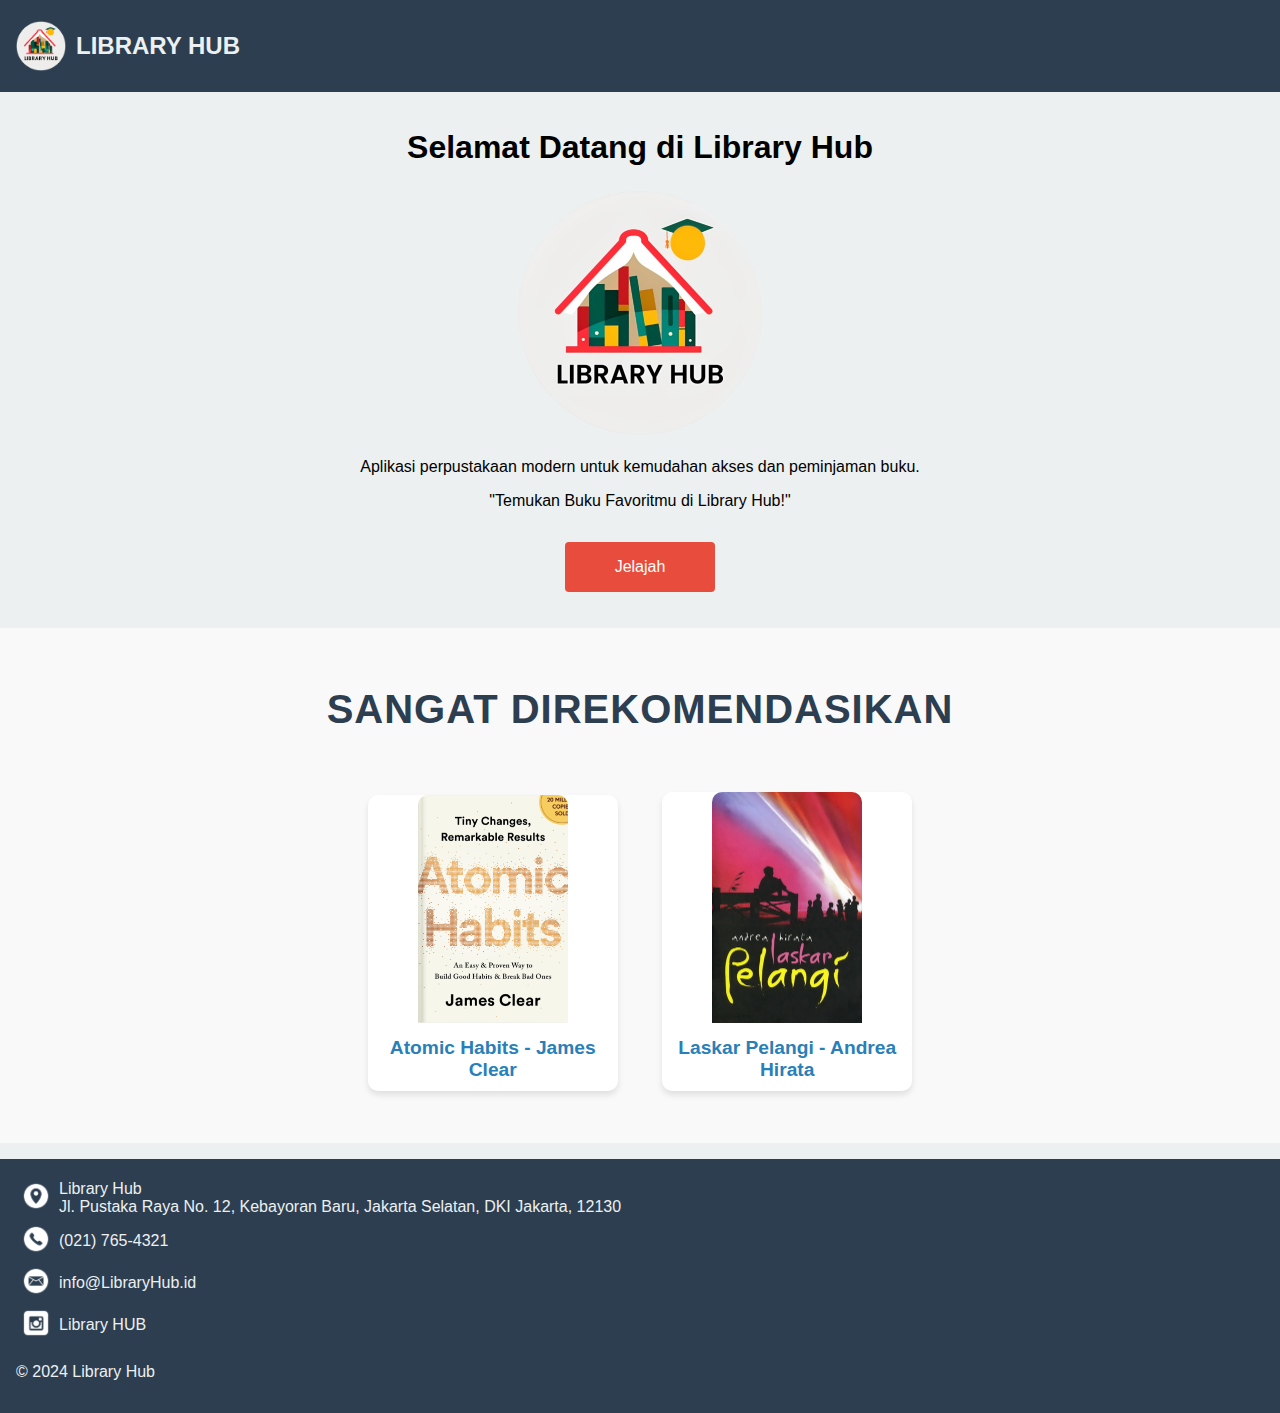
==== index.html @ 928a4f66 "Add files via upload" ====
<!DOCTYPE html>
<html lang="en">
<head>
    <meta charset="UTF-8">
    <meta name="viewport" content="width=device-width, initial-scale=1.0">
    <title>Library Hub</title>
    <link rel="stylesheet" href="styles.css">
</head>
<body >
    <header>
        <div class="header-container">
            <img src="Images/LIBRARY HUB.png" alt="Logo Aplikasi" class="logo">
            <h1 class="header-title">LIBRARY HUB</h1>
        </div>
    </header>
    <main>
        <section id="intro">
            <h1>Selamat Datang di Library Hub</h1>
            <img src="Images/LIBRARY HUB.png" alt="Logo Aplikasi" width="250px" height="250px">
            <p>Aplikasi perpustakaan modern untuk kemudahan akses dan peminjaman buku.</p>
            <p>"Temukan Buku Favoritmu di Library Hub!"</p>
            <button onclick="location.href='login.html'">Jelajah</button>
        </section>
        <br><br>
        <section id="buku">
            <h1>Sangat Direkomendasikan</h1>
            <div class="buku">
                <img src="Images/Atomic Habits.png" alt="Judul Buku 1">
                <h4>Atomic Habits - James Clear</h4>
            </div>
            <div class="buku">
                <img src="Images/Laskar Pelangi.jpg" alt="Judul Buku 2">
                <h4>Laskar Pelangi - Andrea Hirata</h4>
            </div>
        </section>
    </main>
    <footer>
        <table cellpadding="3px">
            <tr>
                <td><img src="Images/map icon.png" width="30px"></td>
                <td>Library Hub<br>
                    Jl. Pustaka Raya No. 12, Kebayoran Baru, Jakarta Selatan, DKI Jakarta, 12130
                </td>
            </tr>
            <tr>
                <td><img src="Images/phone icon.png" width="30px"></td>
                <td>(021) 765-4321</td>
            </tr>
            <tr>
                <td><img src="Images/gmail icon.png" width="30px"></td>
                <td>info@LibraryHub.id</td>
            </tr>
            <tr>
                <td><img src="Images/instagram icon.png" width="30px"></td>
                <td>Library HUB</td>
            </tr>
        </table>
        <p>&copy; 2024 Library Hub</p>
    </footer> 
</body>
</html>
---- styles.css ----
/* Halaman Index */
body {
    font-family: Arial, sans-serif;
    margin: 0;
    padding: 0;
    min-height: 100vh;
    display: flex;
    flex-direction: column;
    background-color: #ecf0f1;
}

/* Header */
header {
    background-color: #2c3e50;
    color: #ecf0f1;
    padding: 1em;
    display: flex;
    justify-content: space-between;
    align-items: center;
    height: 60px;
}

.header-container {
    display: flex;
    align-items: center;
}

nav ul li a {
    color: #ecf0f1;
    text-decoration: none;
    font-size: 18px;
    transition: color 0.3s;
}

nav ul li a:hover {
    color: #e74c3c;
}

.logo {
    height: 50px;
    margin-right: 10px;
}

.header-title {
    font-size: 24px;
    color: #ecf0f1;
}

nav ul {
    list-style-type: none;
    padding: 0;
    margin: 0;
    display: flex;
}

nav ul li {
    margin-left: 20px;
}

nav ul li a {
    color: #ecf0f1;
    text-decoration: none;
    font-size: 18px;
}

main {
    padding: 1em;
    flex: 1;
    display: flex;
    flex-direction: column;
    align-items: center;
    justify-content: center;
}

section#intro {
    text-align: center;
}

section#intro button {
    padding: 0.5em 1em;
    background-color: #e74c3c;
    color: #ffffff;
    font-size: 16px;
    border: none;
    border-radius: 4px;
    cursor: pointer;
    margin-top: 1em;
    width: 150px;
    height: 50px;
}

button {
    padding: 0.5em 1em;
    background-color: #e74c3c;
    color: #ffffff;
    font-size: 16px;
    border: none;
    border-radius: 4px;
    cursor: pointer;
    margin-top: 1em;
    width: 100%;
}

section#intro button:hover, button:hover {
    background-color: #c0392b;
}

footer { 
    background-color: #2c3e50; 
    color: #ecf0f1; 
    padding: 1em; 
    flex-shrink: 0;
    position: relative; 
    bottom: 0; 
    width: 100%; 
    box-sizing: border-box;
}

/* Halaman login */
section#login {
    background-color: #f9f9f9;
    padding: 2em;
    border-radius: 8px;
    box-shadow: 0 0 10px rgba(0, 0, 0, 0.1);
    width: 300px;
    margin: auto;
    margin-top: 5em;
    margin-bottom: 5em;
}

section#login h1 {
    text-align: center;
    margin-bottom: 1em;
}

#form-login {
    display: flex;
    flex-direction: column;
}

#form-login label {
    margin-bottom: 0.5em;
}

#form-login input {
    margin-bottom: 1em;
    padding: 0.5em;
    border: 1px solid #ddd;
    border-radius: 4px;
}

/* syarat dan ketentuan */
section#syarat-ketentuan {
    text-align: left;
    background-color: #f9f9f9;
    padding: 2em;
    width: 100%;
    max-width: 800px;
    margin: 0 auto;
}

section#syarat-ketentuan h1 {
    font-size: 2em;
    color: #2c3e50;
    margin-bottom: 1em;
}

section#syarat-ketentuan ol {
    margin-left: 1em;
}

section#syarat-ketentuan ol li {
    margin-bottom: 1em;
}

section#syarat-ketentuan strong {
    color: #2980b9;
}

/* Halaman buku */
section#buku {
    text-align: center;
    background-color: #f9f9f9;
    padding: 2em 1em;
    width: 100%;
}

section#buku h1 {
    font-family: 'Arial', sans-serif;
    font-size: 2.5em;
    color: #2c3e50;
    margin-bottom: 1em;
    text-transform: uppercase;
    letter-spacing: 1px;
}

section#buku .buku {
    display: inline-block;
    text-align: center;
    width: 250px;
    margin: 20px;
    background-color: #ffffff;
    border-radius: 10px;
    box-shadow: 0 4px 6px rgba(0, 0, 0, 0.1);
    transition: transform 0.3s ease, box-shadow 0.3s ease;
}

section#buku .buku:hover {
    transform: translateY(-10px);
    box-shadow: 0 8px 12px rgba(0, 0, 0, 0.2);
}

section#buku .buku img {
    max-width: 150px;
    border-radius: 10px 10px 0 0;
}

section#buku .buku h4 {
    font-family: 'Verdana', sans-serif;
    font-size: 1.2em;
    color: #2980b9;
    margin: 10px 0;
}

section#buku .buku p {
    font-family: 'Arial', sans-serif;
    font-size: 0.9em;
    color: #7f8c8d;
    padding: 0 10px;
    margin-bottom: 10px;
    line-height: 1.5;
}

/* Halaman transaksi */
section#transaksi {
    text-align: left;
    background-color: #f9f9f9;
    padding: 2em;
    width: 100%;
    max-width: 800px;
    margin: 2em auto;
}

section#transaksi h2 {
    font-size: 2em;
    color: #2c3e50;
    margin-bottom: 1em;
}

section#transaksi form {
    background-color: #ffffff;
    border-radius: 10px;
    box-shadow: 0 4px 6px rgba(0, 0, 0, 0.1);
    padding: 2em;
    width: 100%;
    max-width: 600px;
    margin: 0 auto;
}

section#transaksi h3 {
    font-size: 1.5em;
    color: #2980b9;
    margin-bottom: 1em;
    margin-top: 1em;
}

section#transaksi form label {
    font-size: 1em;
    color: #2c3e50;
    display: block;
    margin-bottom: 0.5em;
}

section#transaksi form input {
    font-size: 1em;
    color: #2c3e50;
    padding: 0.5em;
    border: 1px solid #ddd;
    border-radius: 4px;
    width: calc(100% - 1em);
    margin-bottom: 1em;
}

/* Halaman profil */
section#profil {
    text-align: left;
    background-color: #f9f9f9;
    padding: 2em;
    width: 100%;
    max-width: 800px;
    margin: 2em auto;
}

section#profil h1, section#profil h2 {
    font-family: 'Arial', sans-serif;
    color: #2c3e50;
}

section#profil h1 {
    font-size: 2.5em;
    margin-bottom: 0.5em;
}

section#profil h2 {
    font-size: 2em;
    margin-top: 1.5em;
    margin-bottom: 0.5em;
}

section#profil ul, ol {
    list-style-type: disc;
    margin-left: 2em;
    margin-bottom: 1em;
}

section#profil ul li, ol li {
    margin-bottom: 0.5em;
}

section#profil blockquote {
    background-color: #fff;
    border-left: 5px solid #2980b9;
    margin: 1.5em 0;
    padding: 0.5em 1em;
    quotes: "“" "”" "‘" "’";
}

section#profil blockquote p {
    font-style: italic;
    color: #555;
    margin: 0;
}

/* Halaman daftar transaksi */
section#daftar-transaksi {
    width: 100%;
    max-width: 1350px;
    background-color: #ffffff;
    border-radius: 8px;
    box-shadow: 0 4px 6px rgba(0, 0, 0, 0.1);
    padding: 3em;
    margin: 2em auto;
}

thead {
    background-color: #2c3e50;
    color: white;
}
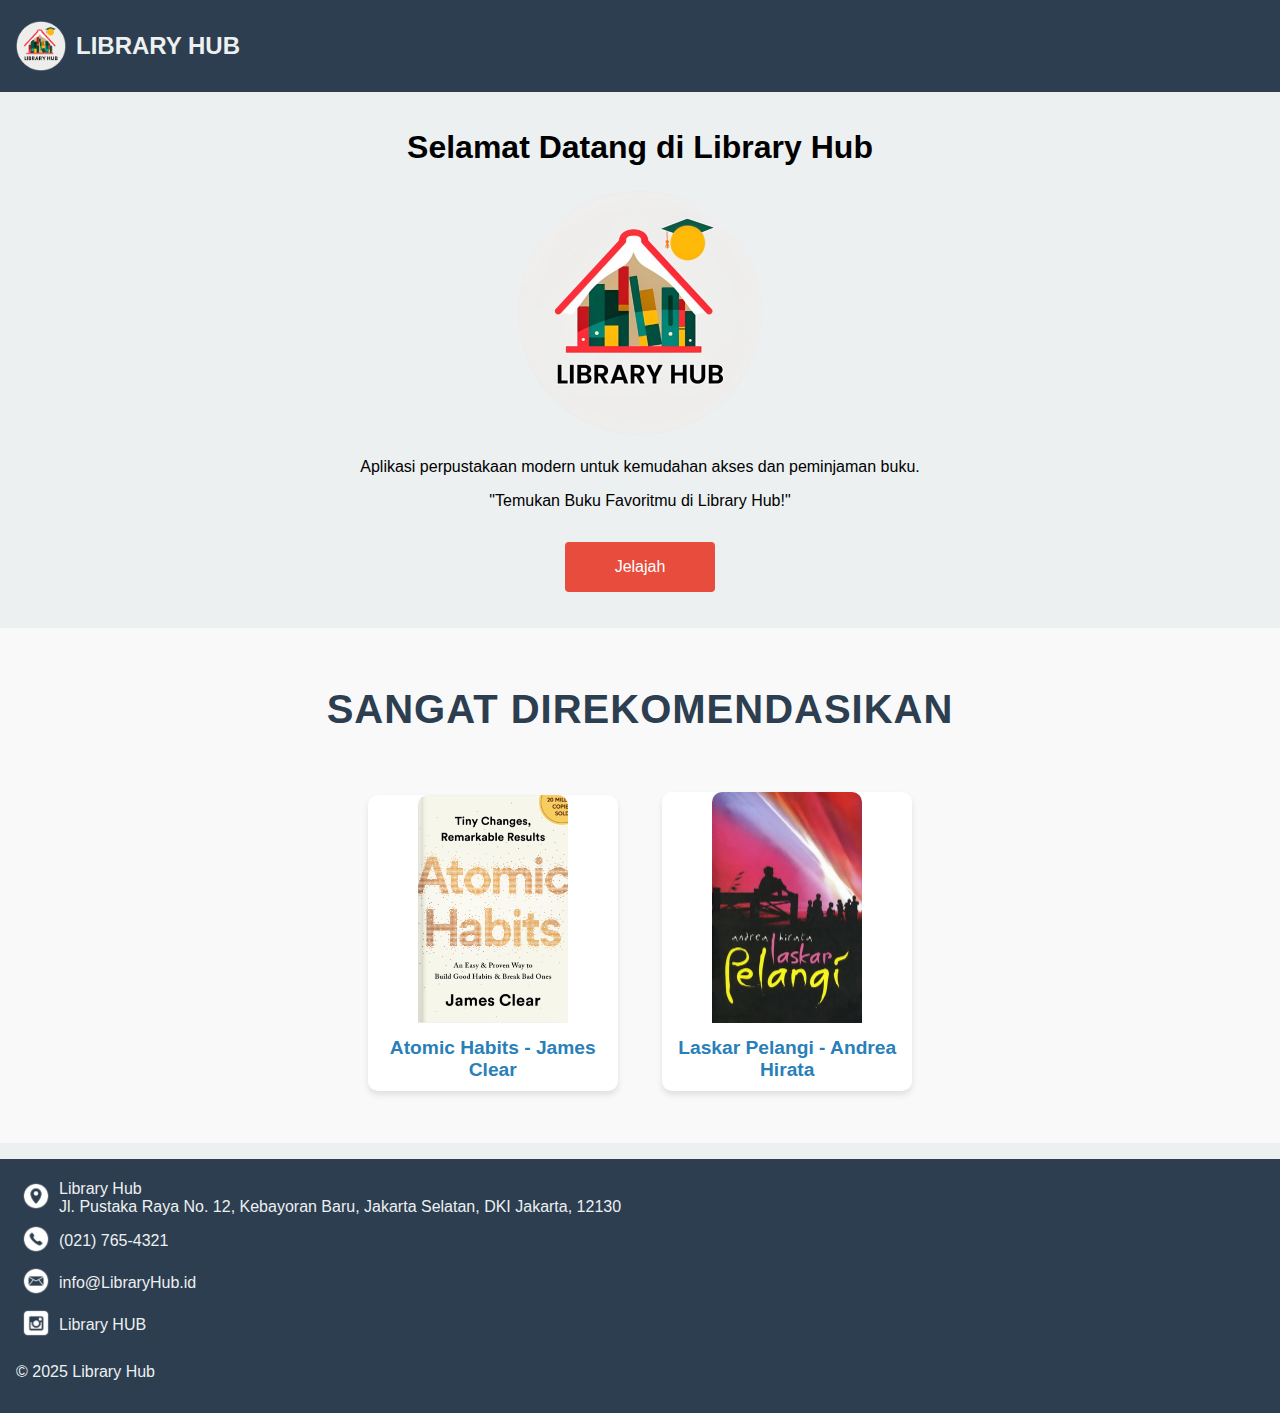
==== commit 9cb96065: "Update index.html" ====
--- a/index.html
+++ b/index.html
@@ -55,7 +55,7 @@
                 <td>Library HUB</td>
             </tr>
         </table>
-        <p>&copy; 2024 Library Hub</p>
+        <p>&copy; 2025 Library Hub</p>
     </footer> 
 </body>
 </html>
--- a/styles.css
+++ b/styles.css
@@ -334,15 +334,20 @@
 /* Halaman daftar transaksi */
 section#daftar-transaksi {
     width: 100%;
-    max-width: 1350px;
+    max-width: 1200px;
     background-color: #ffffff;
     border-radius: 8px;
     box-shadow: 0 4px 6px rgba(0, 0, 0, 0.1);
-    padding: 3em;
+    padding: 2em;
     margin: 2em auto;
+}
+
+section#daftar-transaksi table {
+    width: 100%;
+    border-collapse: collapse;
 }
 
 thead {
     background-color: #2c3e50;
     color: white;
-}+}
